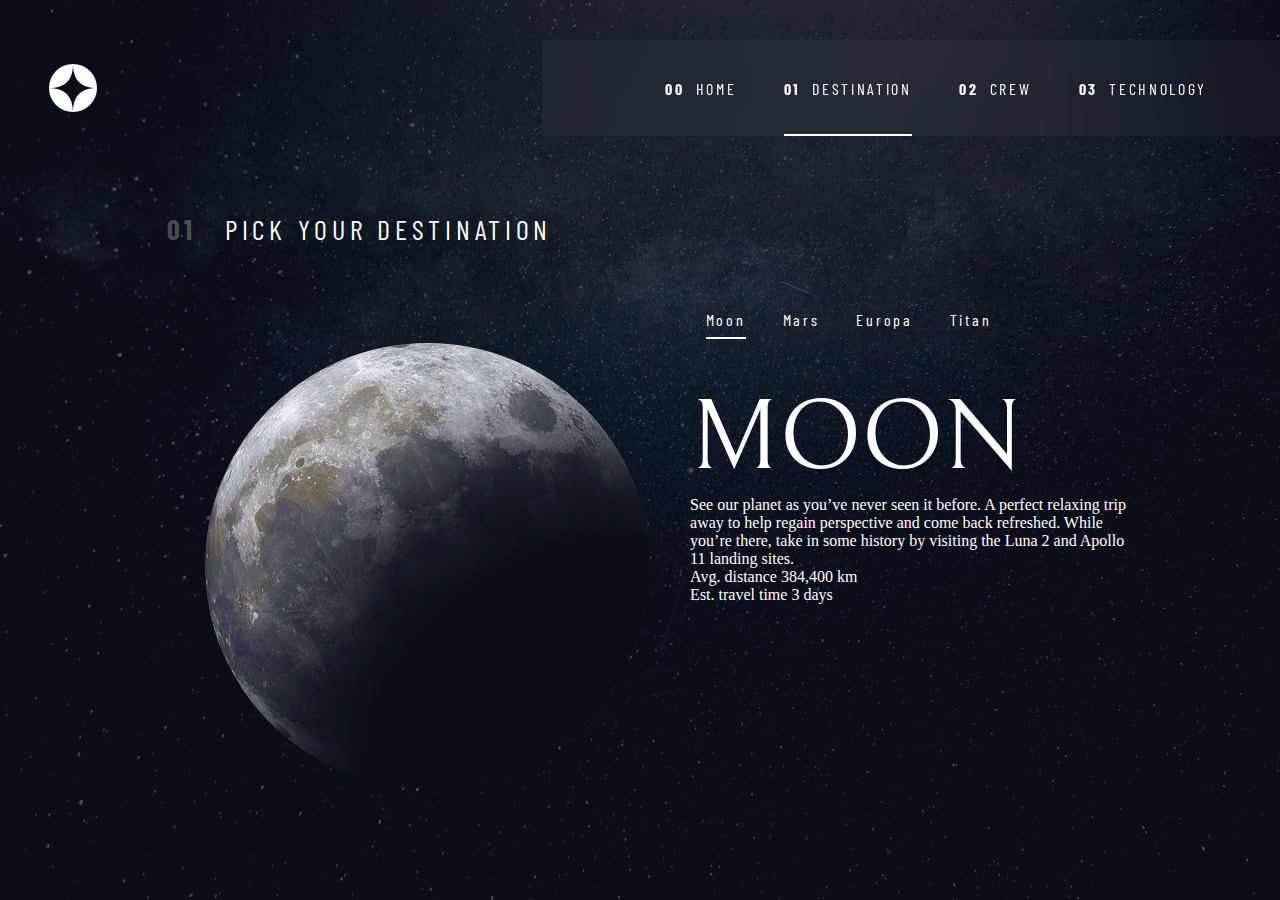
==== destination-moon.html @ 1771aec3 "first commit" ====
<!DOCTYPE html>
<html lang="en">
<head>
  <meta charset="UTF-8">
  <meta name="viewport" content="width=device-width, initial-scale=1.0">
  <link rel="preconnect" href="https://fonts.googleapis.com">
  <link rel="preconnect" href="https://fonts.gstatic.com" crossorigin>
  <link href="https://fonts.googleapis.com/css2?family=Barlow&family=Barlow+Condensed:wght@400;700&family=Bellefair&display=swap" rel="stylesheet">
  <link rel="stylesheet" href="css/destination.css">
  <link rel="icon" type="image/png" sizes="32x32" href="./assets/favicon-32x32.png">
  
  <title>Frontend Mentor | Space tourism website</title>
</head>
<body>
  <header>
    <div id="logo"></div>

    <button class="navBtn openBtn" id="working" aria-controls="navigations" aria-expanded="false">
      <span class="accessibility">Open Menu</span>
    </button>
    <div id="closeNavMobile"></div>

    <nav id="mainNav">
      <button class="navBtn closeBtn" aria-controls="navigations" aria-expanded="true">
        <span class="accessibility">Close Menu</span>
      </button>
      <ul id="navigations">
        <li class="mainNavList"><a href="#"><span>00</span>HOME</a></li>
        <li id="active" class="mainNavList"><a href="#"><span>01</span>DESTINATION</a></li>
        <li class="mainNavList"><a href="#"><span>02</span>CREW</a></li>
        <li class="mainNavList"><a href="#"><span>03</span>TECHNOLOGY</a></li>
      </ul>
    </nav> 
  </header>

  <section>
    <h1><span aria-hidden="true">01</span>Pick your destination</h1>
    <div id="minorNav">
      <ul>
        <li class="minorNavList minorNavActive"><a href="">Moon</a></li>
        <li class="minorNavList"><a href="">Mars</a></li>
        <li class="minorNavList"><a href="">Europa</a></li>
        <li class="minorNavList"><a href="">Titan</a></li>
      </ul>
    </div>

      <div class="planet"></div>

    <section id="innerSection">
      <h2>MOON</h2>
      <P>See our planet as you’ve never seen it before. A perfect relaxing trip away to help 
        regain perspective and come back refreshed. While you’re there, take in some history 
        by visiting the Luna 2 and Apollo 11 landing sites.</P>
        <div>
          <div>
            <span> Avg. distance</span>
            <span>384,400 km</span>
          </div>
          <div>
            <span>Est. travel time</span>
            <span>3 days</span>
          </div>
        </div>
    </section>
    
  </section>




  

 
  

  
  
</body>
</html>
---- css/destination.css ----
*{
    padding: 0;
    margin: 0;
    list-style: none;
    text-decoration: none;
    box-sizing: border-box;
    font-size: 1rem;
}

body{
    background: url('../assets/destination/background-destination-desktop.jpg');
    background-repeat: no-repeat;
    background-size: cover;
    background-attachment: fixed;
}

header{
    display: flex;
    justify-content: space-between;
    align-items: center;
    height: 96px;
    margin-top: 40px;
    margin-left: 3.82%;
    width: 96.18%;
}

#logo{
    background: url('../assets/shared/logo.svg');
    width: 48px; 
    height: 48px;
}

.accessibility{
    visibility: hidden;
}

.navBtn{
    display: none;
}

#mainNav{
    padding:  39px 165px 38px 123px;
    width: 59.93%;
    height: 100%;
    background-color: rgba(255, 255, 255, 0.04);
    backdrop-filter: blur(30.5485px);
}

#navigations{
    display: flex;
    justify-content: space-between;
    width: 542px;
    height: 19px;
}

#navigations li{
    font-family: 'Barlow Condensed', sans-serif;
    font-style: normal;
    font-weight: 400;
    font-size: 1em;
    line-height: 19px;
    letter-spacing: 2.7px;
    color: #FFFFFF;
    position: relative;
}

.mainNavList::after{
    content: '';
	background: #fff;
	width: 0%;
	height: 2px;
	position: absolute;
	bottom: -200%;
	left: 0;
    transition: all .5s ease;
}

.mainNavList:hover::after{
	width: 100%;
}

#active::after{
    content: '';
	background: #fff;
	width: 100%;
	height: 2px;
	position: absolute;
	bottom: -200%;
	left: 0;
}


.mainNavList span{
    font-family: 'Barlow Condensed', sans-serif;
    font-style: normal;
    margin-right: 11px;
    font-weight: 700;
    font-size: 1em;
    line-height: 19px;
    letter-spacing: 2.7px;
    color: #FFFFFF;
}

a{
    color: #fff;
}

h1{
    font-family: 'Barlow Condensed', sans-serif;
    font-style: normal;
    font-weight: 400;
    font-size: 1.75em;
    line-height: 34px;
    letter-spacing: 4.725px;
    text-transform: uppercase;
    color: #FFFFFF;
    margin: 76px 0 0 166.5px;
}

h1 span{
    font-family: 'Barlow Condensed';
    font-style: normal;
    font-weight: 700;
    font-size: 28px;
    line-height: 34px;
    letter-spacing: 4.725px;
    color: #FFFFFF;
    mix-blend-mode: normal;
    opacity: 0.25;
    margin-right: 28px;
}

#minorNav{
    position: absolute;
    top: 310px;
    right: 22.56vw;
    Width: 285.5px;
    Height: 34px;
}

#minorNav ul{
    display: flex;
    justify-content: space-between;
}

.minorNavList{
    font-family: 'Barlow Condensed';
    font-style: normal;
    font-weight: 400;
    font-size: 16px;
    line-height: 19px;
    letter-spacing: 2.7px;
    color: #D0D6F9;
    position: relative;
}

.minorNavList::after{
    content: '';
	background: #fff;
	width: 0%;
	height: 2px;
	position: absolute;
	bottom: -50%;
	left: 0;
    transition: all .5s ease;
}

.minorNavList:hover::after{
	width: 100%;
}

.minorNavActive::after{
    content: '';
    background: #fff;
    width: 100%;
    height: 2px;
    position: absolute;
    bottom: -50%;
    left: 0;
}

.planet{
    background: url('../assets/destination/image-moon.png');
    background-repeat: no-repeat;
    background-size: cover;
    width: 445px;
    aspect-ratio: 1;
    position: absolute;
    left: 15.98vw;
    top: 343px;
}

#innerSection{
    position: absolute;
    color: #fff;
    width: 445px;
    top: 381px;
    right: 11.32vw;
}

h2{
    font-family: 'Bellefair', serif;
    font-style: normal;
    font-weight: 400;
    font-size: 100px;
    line-height: 115px;
    color: #FFFFFF;
}

p{

}
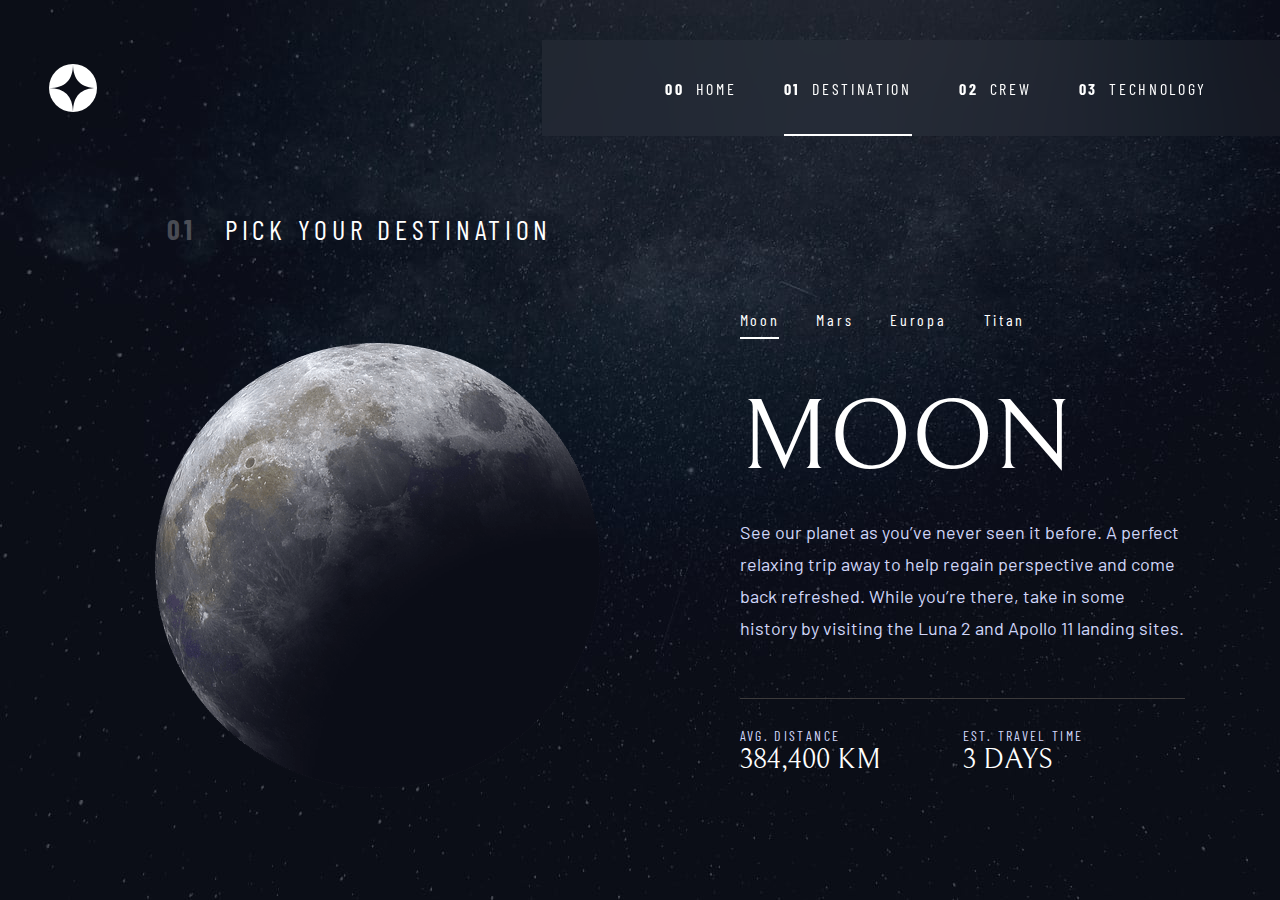
==== commit b1b7ad24: "adjusted the moon section to fit the design" ====
--- a/destination-moon.html
+++ b/destination-moon.html
@@ -25,10 +25,10 @@
         <span class="accessibility">Close Menu</span>
       </button>
       <ul id="navigations">
-        <li class="mainNavList"><a href="#"><span>00</span>HOME</a></li>
-        <li id="active" class="mainNavList"><a href="#"><span>01</span>DESTINATION</a></li>
-        <li class="mainNavList"><a href="#"><span>02</span>CREW</a></li>
-        <li class="mainNavList"><a href="#"><span>03</span>TECHNOLOGY</a></li>
+        <li class="mainNavList"><a href="#"><span aria-hidden="true">00</span>HOME</a></li>
+        <li id="active" class="mainNavList"><a href="#"><span aria-hidden="true">01</span>DESTINATION</a></li>
+        <li class="mainNavList"><a href="#"><span aria-hidden="true">02</span>CREW</a></li>
+        <li class="mainNavList"><a href="#"><span aria-hidden="true">03</span>TECHNOLOGY</a></li>
       </ul>
     </nav> 
   </header>
@@ -51,29 +51,19 @@
       <P>See our planet as you’ve never seen it before. A perfect relaxing trip away to help 
         regain perspective and come back refreshed. While you’re there, take in some history 
         by visiting the Luna 2 and Apollo 11 landing sites.</P>
-        <div>
+        <div class="innerSectionDiv">
           <div>
-            <span> Avg. distance</span>
-            <span>384,400 km</span>
+            <span class="innerSectionDivSPanOne"> Avg. distance</span>
+            <span class="innerSectionDivSPanTwo">384,400 km</span>
           </div>
           <div>
-            <span>Est. travel time</span>
-            <span>3 days</span>
+            <span class="innerSectionDivSPanOne">Est. travel time</span>
+            <span class="innerSectionDivSPanTwo">3 days</span>
           </div>
         </div>
     </section>
     
   </section>
-
-
-
-
-  
-
  
-  
-
-  
-  
 </body>
 </html>--- a/css/destination.css
+++ b/css/destination.css
@@ -118,7 +118,7 @@
 }
 
 h1 span{
-    font-family: 'Barlow Condensed';
+    font-family: 'Barlow Condensed', sans-serif;
     font-style: normal;
     font-weight: 700;
     font-size: 28px;
@@ -133,7 +133,7 @@
 #minorNav{
     position: absolute;
     top: 310px;
-    right: 22.56vw;
+    left: 57.78vw;
     Width: 285.5px;
     Height: 34px;
 }
@@ -144,7 +144,7 @@
 }
 
 .minorNavList{
-    font-family: 'Barlow Condensed';
+    font-family: 'Barlow Condensed', sans-serif;
     font-style: normal;
     font-weight: 400;
     font-size: 16px;
@@ -186,7 +186,7 @@
     width: 445px;
     aspect-ratio: 1;
     position: absolute;
-    left: 15.98vw;
+    right: 53.125vw;
     top: 343px;
 }
 
@@ -195,7 +195,7 @@
     color: #fff;
     width: 445px;
     top: 381px;
-    right: 11.32vw;
+    left: 57.778vw;
 }
 
 h2{
@@ -208,5 +208,46 @@
 }
 
 p{
-
+    padding-bottom: 54px;
+    margin-top: 20px;
+    border-bottom: 1px solid rgb(61, 59, 59);
+    font-family: 'Barlow';
+    font-style: normal;
+    font-weight: 400;
+    font-size: 1.125em;
+    line-height: 32px;
+    color: #D0D6F9;
+}
+
+.innerSectionDiv{
+    display: flex;
+    justify-content: space-between;
+    margin-top: 28px;
+    width: 344px;
+}
+
+.innerSectionDiv > div{
+    display: flex;
+    flex-direction: column;
+}
+
+.innerSectionDivSPanOne{
+    font-family: 'Barlow Condensed', sans-serif;
+    font-style: normal;
+    font-weight: 400;
+    font-size: 0.875em;
+    line-height: 17px;  
+    letter-spacing: 2.3625px;
+    text-transform: uppercase;
+    color: #D0D6F9;
+}
+
+.innerSectionDivSPanTwo{
+    font-family: 'Bellefair';
+    font-style: normal;
+    font-weight: 400;
+    font-size: 28px;
+    line-height: 32px;
+    text-transform: uppercase;
+    color: #FFFFFF;
 }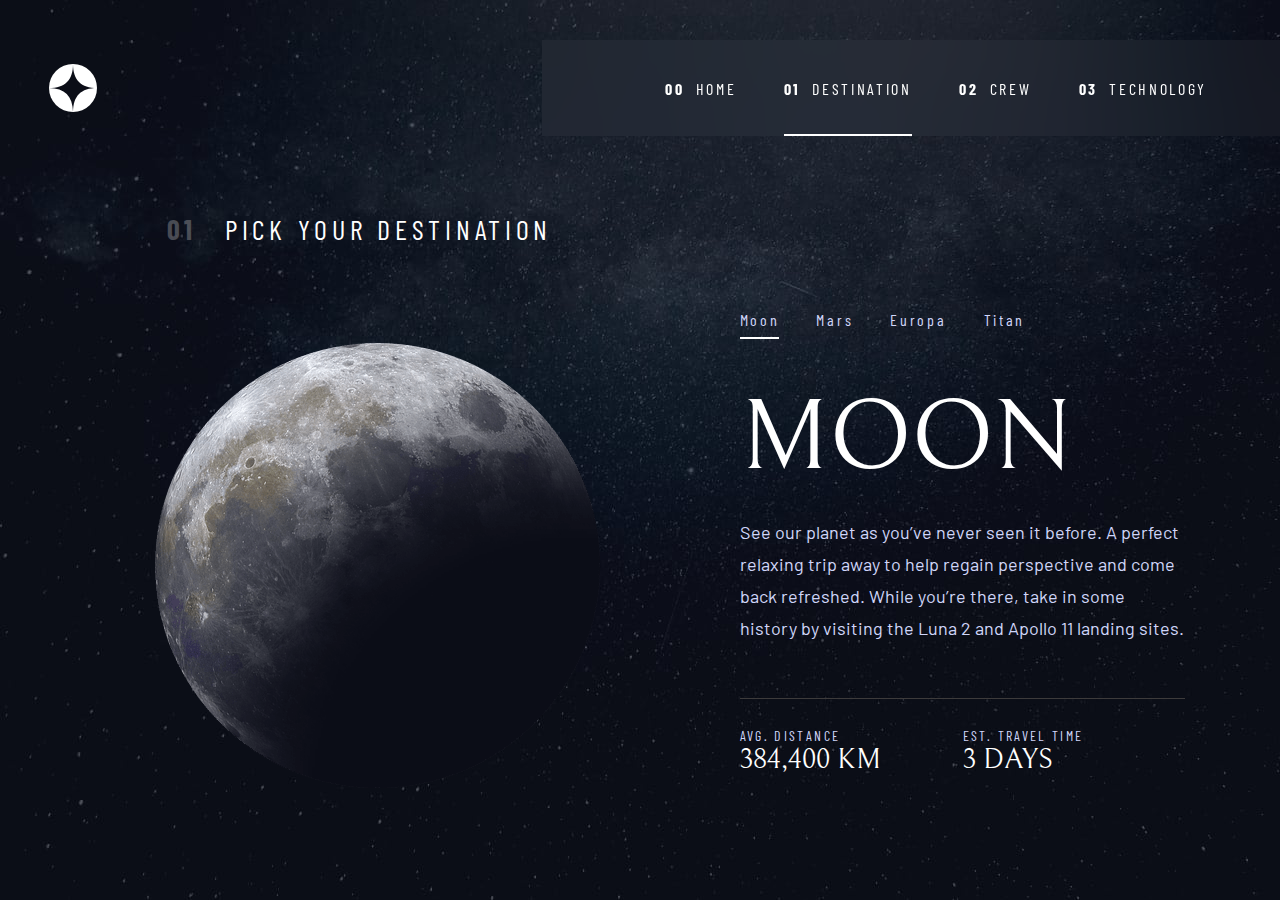
==== commit b38982ad: "added other inner sections and planetary images and also structured how they load on th click of eac" ====
--- a/destination-moon.html
+++ b/destination-moon.html
@@ -37,23 +37,22 @@
     <h1><span aria-hidden="true">01</span>Pick your destination</h1>
     <div id="minorNav">
       <ul>
-        <li class="minorNavList minorNavActive"><a href="">Moon</a></li>
-        <li class="minorNavList"><a href="">Mars</a></li>
-        <li class="minorNavList"><a href="">Europa</a></li>
-        <li class="minorNavList"><a href="">Titan</a></li>
+        <li class="minorNavList minorNavActive">Moon</a></li>
+        <li class="minorNavList">Mars</a></li>
+        <li class="minorNavList">Europa</a></li>
+        <li class="minorNavList">Titan</a></li>
       </ul>
     </div>
 
-      <div class="planet"></div>
-
-    <section id="innerSection">
+    <div class="planet moon"></div>
+    <section class="innerSection moonInnerSection">
       <h2>MOON</h2>
       <P>See our planet as you’ve never seen it before. A perfect relaxing trip away to help 
         regain perspective and come back refreshed. While you’re there, take in some history 
         by visiting the Luna 2 and Apollo 11 landing sites.</P>
         <div class="innerSectionDiv">
           <div>
-            <span class="innerSectionDivSPanOne"> Avg. distance</span>
+            <span class="innerSectionDivSPanOne">Avg. distance</span>
             <span class="innerSectionDivSPanTwo">384,400 km</span>
           </div>
           <div>
@@ -62,8 +61,67 @@
           </div>
         </div>
     </section>
+
+    <div class="planet mars"></div>
+    <section class="innerSection marsInnerSection">
+      <h2>MARS</h2>
+      <P>Don’t forget to pack your hiking boots. You’ll need them to tackle Olympus Mons, 
+        the tallest planetary mountain in our solar system. It’s two and a half times 
+        the size of Everest!</P>
+        <div class="innerSectionDiv">
+          <div>
+            <span class="innerSectionDivSPanOne">Avg. distance</span>
+            <span class="innerSectionDivSPanTwo">225 mil. km</span>
+          </div>
+          <div>
+            <span class="innerSectionDivSPanOne">Est. travel time</span>
+            <span class="innerSectionDivSPanTwo">9 months</span>
+          </div>
+        </div>
+    </section>
+
+    <div class="planet europa"></div>
+
+    <section class="innerSection europaInnerSection">
+      <h2>EUROPA</h2>
+      <P>The smallest of the four Galilean moons orbiting Jupiter, Europa is a 
+        winter lover’s dream. With an icy surface, it’s perfect for a bit of 
+        ice skating, curling, hockey, or simple relaxation in your snug 
+        wintery cabin.</P>
+        <div class="innerSectionDiv">
+          <div>
+            <span class="innerSectionDivSPanOne">Avg. distance</span>
+            <span class="innerSectionDivSPanTwo">628 mil. km</span>
+          </div>
+          <div>
+            <span class="innerSectionDivSPanOne">Est. travel time</span>
+            <span class="innerSectionDivSPanTwo">3 years</span>
+          </div>
+        </div>
+    </section>
+
+    <div class="planet titan"></div>
+
+    <section class="innerSection titanInnerSection">
+      <h2>TITAN</h2>
+      <P>The only moon known to have a dense atmosphere other than Earth, Titan 
+        is a home away from home (just a few hundred degrees colder!). As a 
+        bonus, you get striking views of the Rings of Saturn.</P>
+        <div class="innerSectionDiv">
+          <div>
+            <span class="innerSectionDivSPanOne">Avg. distance</span>
+            <span class="innerSectionDivSPanTwo">1.6 bil. km</span>
+          </div>
+          <div>
+            <span class="innerSectionDivSPanOne">Est. travel time</span>
+            <span class="innerSectionDivSPanTwo">7 years</span>
+          </div>
+        </div>
+    </section>
     
   </section>
  
+  <script src="js/destination.js"></script>
+  
 </body>
 </html>--- a/css/destination.css
+++ b/css/destination.css
@@ -12,6 +12,7 @@
     background-repeat: no-repeat;
     background-size: cover;
     background-attachment: fixed;
+    overflow-x: hidden;
 }
 
 header{
@@ -152,6 +153,7 @@
     letter-spacing: 2.7px;
     color: #D0D6F9;
     position: relative;
+    cursor: pointer;
 }
 
 .minorNavList::after{
@@ -180,21 +182,40 @@
 }
 
 .planet{
-    background: url('../assets/destination/image-moon.png');
     background-repeat: no-repeat;
     background-size: cover;
     width: 445px;
     aspect-ratio: 1;
     position: absolute;
+    top: 343px;
+    right: 150vw;
+    transition: all 1.5s ease;
+}
+
+.moon{
+    background: url('../assets/destination/image-moon.png');
     right: 53.125vw;
-    top: 343px;
-}
-
-#innerSection{
+}
+.mars{
+    background: url('../assets/destination/image-mars.png');
+}
+.europa{
+    background: url('../assets/destination/image-europa.png');
+}
+.titan{
+    background: url('../assets/destination/image-titan.png');
+}
+
+.innerSection{
     position: absolute;
     color: #fff;
     width: 445px;
     top: 381px;
+    left: 150vw;
+    transition: all 1.5s ease;
+}
+
+.moonInnerSection{
     left: 57.778vw;
 }
 
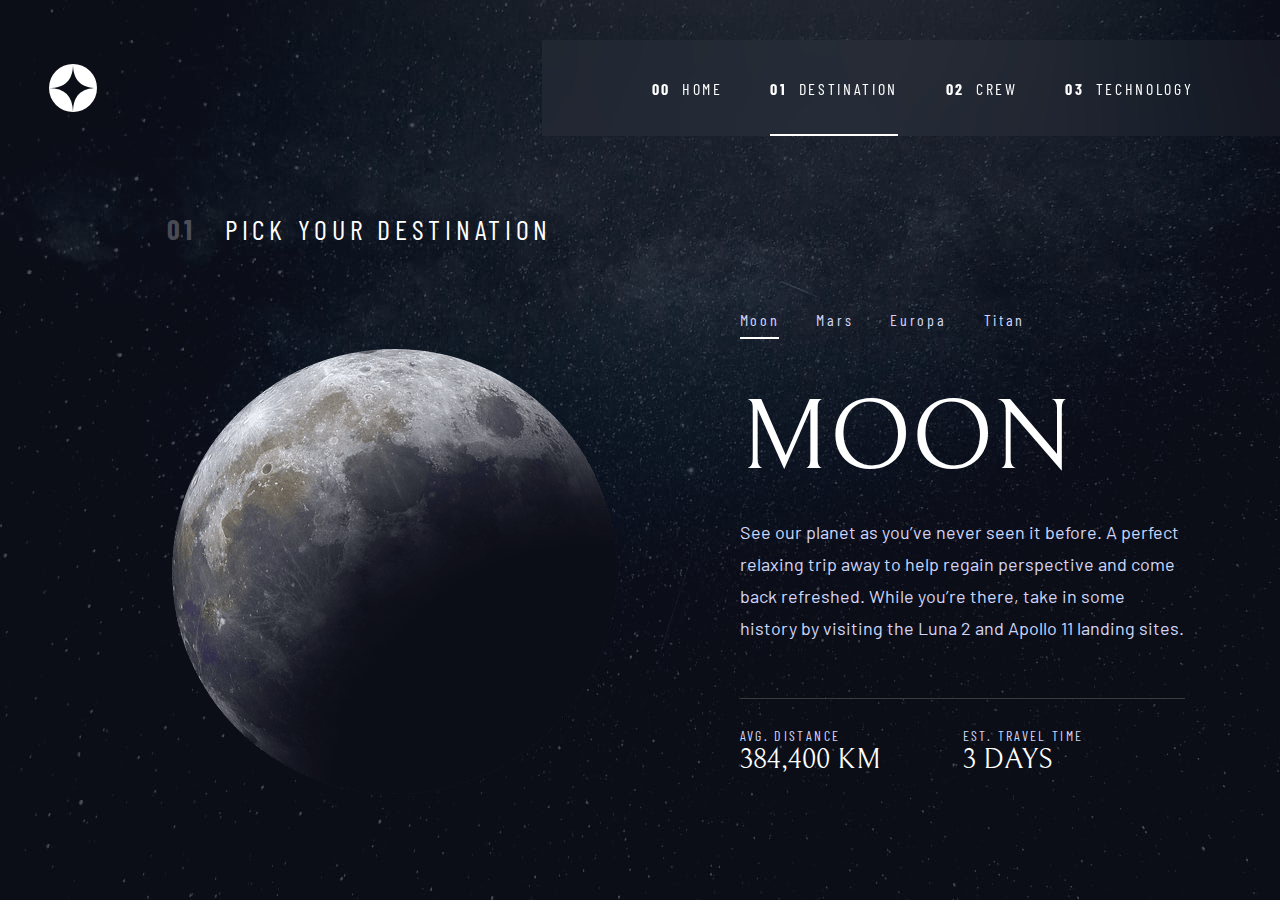
==== commit b3cc505e: "created the desktop version of the destination page and fixed a lot of bugs related to the sliding e" ====
--- a/destination-moon.html
+++ b/destination-moon.html
@@ -25,7 +25,7 @@
         <span class="accessibility">Close Menu</span>
       </button>
       <ul id="navigations">
-        <li class="mainNavList"><a href="#"><span aria-hidden="true">00</span>HOME</a></li>
+        <li class="mainNavList"><a href="index.html"><span aria-hidden="true">00</span>HOME</a></li>
         <li id="active" class="mainNavList"><a href="#"><span aria-hidden="true">01</span>DESTINATION</a></li>
         <li class="mainNavList"><a href="#"><span aria-hidden="true">02</span>CREW</a></li>
         <li class="mainNavList"><a href="#"><span aria-hidden="true">03</span>TECHNOLOGY</a></li>
@@ -33,21 +33,27 @@
     </nav> 
   </header>
 
-  <section>
-    <h1><span aria-hidden="true">01</span>Pick your destination</h1>
-    <div id="minorNav">
-      <ul>
-        <li class="minorNavList minorNavActive">Moon</a></li>
-        <li class="minorNavList">Mars</a></li>
-        <li class="minorNavList">Europa</a></li>
-        <li class="minorNavList">Titan</a></li>
-      </ul>
-    </div>
+  <h1><span aria-hidden="true">01</span>Pick your destination</h1>
 
+  <section id="mainSection">
     <div class="planet moon"></div>
-    <section class="innerSection moonInnerSection">
-      <h2>MOON</h2>
-      <P>See our planet as you’ve never seen it before. A perfect relaxing trip away to help 
+    <div class="planet mars"></div>
+    <div class="planet europa"></div>
+    <div class="planet titan"></div>
+
+    <section class="innerSection">
+      <div id="minorNav">
+        <ul>
+          <li class="minorNavList minorNavActive">Moon</a></li>
+          <li class="minorNavList">Mars</a></li>
+          <li class="minorNavList">Europa</a></li>
+          <li class="minorNavList">Titan</a></li>
+        </ul>
+      </div>
+
+      <div class="innerSectionContent moonInnerSectionContent">
+        <h2>MOON</h2>
+        <P>See our planet as you’ve never seen it before. A perfect relaxing trip away to help 
         regain perspective and come back refreshed. While you’re there, take in some history 
         by visiting the Luna 2 and Apollo 11 landing sites.</P>
         <div class="innerSectionDiv">
@@ -60,11 +66,10 @@
             <span class="innerSectionDivSPanTwo">3 days</span>
           </div>
         </div>
-    </section>
+      </div>
 
-    <div class="planet mars"></div>
-    <section class="innerSection marsInnerSection">
-      <h2>MARS</h2>
+      <div class="innerSectionContent marsInnerSectionContent">
+        <h2>MARS</h2>
       <P>Don’t forget to pack your hiking boots. You’ll need them to tackle Olympus Mons, 
         the tallest planetary mountain in our solar system. It’s two and a half times 
         the size of Everest!</P>
@@ -78,12 +83,10 @@
             <span class="innerSectionDivSPanTwo">9 months</span>
           </div>
         </div>
-    </section>
+      </div>
 
-    <div class="planet europa"></div>
-
-    <section class="innerSection europaInnerSection">
-      <h2>EUROPA</h2>
+      <div class="innerSectionContent europaInnerSectionContent">
+        <h2>EUROPA</h2>
       <P>The smallest of the four Galilean moons orbiting Jupiter, Europa is a 
         winter lover’s dream. With an icy surface, it’s perfect for a bit of 
         ice skating, curling, hockey, or simple relaxation in your snug 
@@ -98,12 +101,10 @@
             <span class="innerSectionDivSPanTwo">3 years</span>
           </div>
         </div>
-    </section>
+      </div>
 
-    <div class="planet titan"></div>
-
-    <section class="innerSection titanInnerSection">
-      <h2>TITAN</h2>
+      <div class="innerSectionContent titanInnerSectionContent">
+        <h2>TITAN</h2>
       <P>The only moon known to have a dense atmosphere other than Earth, Titan 
         is a home away from home (just a few hundred degrees colder!). As a 
         bonus, you get striking views of the Rings of Saturn.</P>
@@ -116,8 +117,25 @@
             <span class="innerSectionDivSPanOne">Est. travel time</span>
             <span class="innerSectionDivSPanTwo">7 years</span>
           </div>
-        </div>
+        </div> 
     </section>
+
+    <!-- 
+    <section class="innerSection marsInnerSection">
+      
+    </section>
+
+    
+
+    <section class="innerSection europaInnerSection">
+      
+    </section>
+
+    
+
+    <section class="innerSection titanInnerSection">
+      
+    </section> -->
     
   </section>
  
--- a/css/destination.css
+++ b/css/destination.css
@@ -12,7 +12,6 @@
     background-repeat: no-repeat;
     background-size: cover;
     background-attachment: fixed;
-    overflow-x: hidden;
 }
 
 header{
@@ -40,7 +39,7 @@
 }
 
 #mainNav{
-    padding:  39px 165px 38px 123px;
+    text-align: center;
     width: 59.93%;
     height: 100%;
     background-color: rgba(255, 255, 255, 0.04);
@@ -48,6 +47,7 @@
 }
 
 #navigations{
+    margin: 39px 19.88% 38px 14.82%;
     display: flex;
     justify-content: space-between;
     width: 542px;
@@ -131,10 +131,48 @@
     margin-right: 28px;
 }
 
+
+#mainSection{
+    position: relative;
+    margin: 64px 0 0 0;
+    height: 600px;
+    overflow: hidden;
+}
+
+.planet{
+    position: absolute;
+    right: 500%;
+    top: 39px;
+    background-repeat: no-repeat;
+    background-size: cover;
+    width: 445px;
+    height: 445px;
+    transition: all 1s ease;
+    margin-right: 51.81%;
+}
+
+.moon{
+    background: url('../assets/destination/image-moon.png');
+    right: 0;
+}
+.mars{
+    background: url('../assets/destination/image-mars.png');
+}
+.europa{
+    background: url('../assets/destination/image-europa.png');
+}
+.titan{
+    background: url('../assets/destination/image-titan.png');
+} 
+
+.innerSection{
+    position: absolute;
+    left: 57.78%;
+    color: #fff;
+    width: 445px;
+}
+
 #minorNav{
-    position: absolute;
-    top: 310px;
-    left: 57.78vw;
     Width: 285.5px;
     Height: 34px;
 }
@@ -181,43 +219,17 @@
     left: 0;
 }
 
-.planet{
-    background-repeat: no-repeat;
-    background-size: cover;
-    width: 445px;
-    aspect-ratio: 1;
+.innerSectionContent{
     position: absolute;
-    top: 343px;
-    right: 150vw;
-    transition: all 1.5s ease;
-}
-
-.moon{
-    background: url('../assets/destination/image-moon.png');
-    right: 53.125vw;
-}
-.mars{
-    background: url('../assets/destination/image-mars.png');
-}
-.europa{
-    background: url('../assets/destination/image-europa.png');
-}
-.titan{
-    background: url('../assets/destination/image-titan.png');
-}
-
-.innerSection{
-    position: absolute;
-    color: #fff;
-    width: 445px;
-    top: 381px;
-    left: 150vw;
-    transition: all 1.5s ease;
-}
-
-.moonInnerSection{
-    left: 57.778vw;
-}
+    top: 71px;
+    left: 500%;
+    transition: all 1s ease;
+}
+
+.moonInnerSectionContent{
+    left: 0%;
+}
+
 
 h2{
     font-family: 'Bellefair', serif;
@@ -271,4 +283,111 @@
     line-height: 32px;
     text-transform: uppercase;
     color: #FFFFFF;
+}
+
+@media(max-width: 1144px){
+    #mainNav{
+        width: 80.93%;
+    }
+    .innerSection{
+        width: 340px;
+    }
+    .planet{
+        background-repeat: no-repeat;
+    background-size: cover;
+        width: 340px;
+        height: 340px;
+    }
+}
+
+@media(max-width: 820px){
+    body{
+        background-image: url('../assets/destination/background-destination-tablet.jpg');
+    }
+    header{
+        margin-top: 0;
+        margin-left: 5.08%;
+        width: 94.92%;
+    }
+    #mainNav{
+        width: 64.72%;
+    }
+    #navigations{
+        margin: 39px 19.88% 38px 14.82%;
+        width: 356px;
+    }
+    ul{
+        width: 356px;
+    }
+    .mainNavList span{
+        display: none;
+    }
+    .mainNavList{
+        font-size: 0.875em;
+        line-height: 17px;
+    }
+    #mainSection{
+        display: flex;
+        flex-direction: column;
+        height: 900px;
+    }
+    h1{
+        margin: 76px 0 0 38.5px;
+    }
+    .planet{
+        top: 0px;
+        width: 300px;
+        height: 300px;
+        background-repeat: no-repeat;
+        background-size: cover;
+        margin: 0 30.47% 0 30.47%;
+    }
+    .moon{
+        content: url('../assets/destination/image-moon.png');
+        right: 0;
+    }
+    #minorNav{
+        transform: translate(-10%);
+    }
+    .innerSection{
+        left: 15%;
+        top: 353px;
+        width: 69.87%;
+        display: flex;
+        flex-direction: column;
+        align-items: center;
+    }
+    .innerSectionContent{
+        text-align: center;
+        width: 100%;
+        display: flex;
+        flex-direction: column;
+        align-items: center;
+    }
+}
+
+@media(max-width: 690px){
+    #mainNav{
+        width: 87.72%;
+    }
+    #navigations{
+        margin: 39px 19.88% 38px 4.82%;
+        width: 356px;
+    }
+    .planet{
+        margin: 0 20.47% 0 30.47%;
+    }
+}
+
+@media(max-width: 452px){
+    #navigations{
+        width: 300px;
+    }
+    .planet{
+        margin: 0 15.47% 0 30.47%;
+    }
+}
+
+@media(max-width: 415px){
+
 }